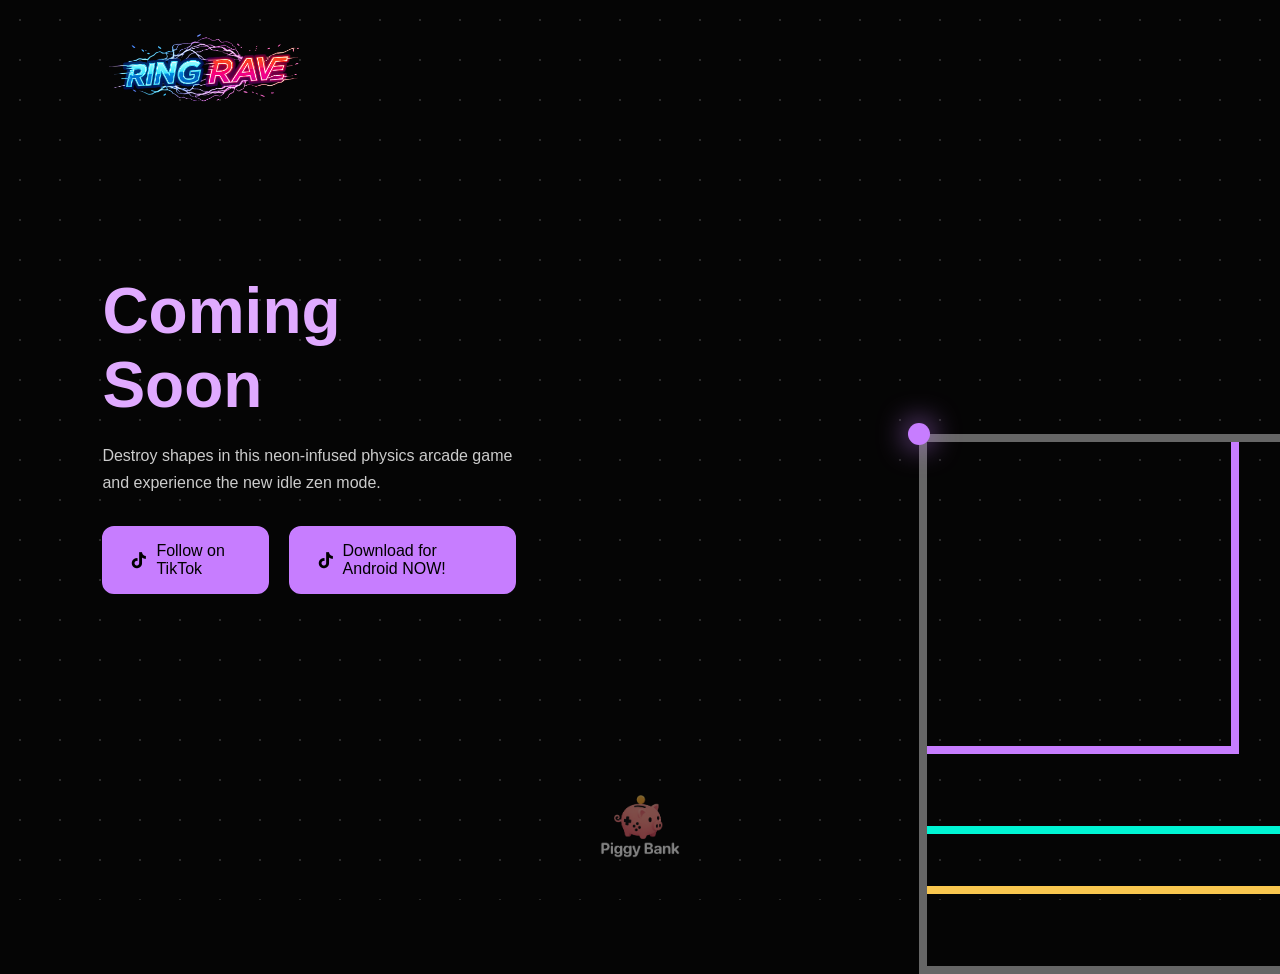
==== index.html @ b20992ca "Update index.html" ====
<!DOCTYPE html>
<html lang="en">
<head>
  <meta charset="UTF-8">
  <meta name="viewport" content="width=device-width, initial-scale=1.0">
  <title>Ring Rave | Neon Arcade</title>
  <link rel="stylesheet" href="https://cdnjs.cloudflare.com/ajax/libs/font-awesome/6.0.0/css/all.min.css">
  <link rel="stylesheet" href="style.css">
  <script defer src="script.js"></script>
</head>
<body>
  <div class="stars"> </div>

  <header class="hero">
    <nav>
      <div class="logo">
        <img src="assets/ringrave_final_logo.png" alt="Ring Rave" style="width: 200px;">
      </div>
    </nav>

    <div class="hero-content">
      <div class="hero-text">
        <h1>Coming Soon</h1>
        <p>
          Destroy shapes in this neon-infused physics arcade game and experience the new idle zen mode.
        </p>

        <div class="hero-buttons">
          <a href="https://www.tiktok.com/@piggy.bank.hq" class="btn primary" target="_blank">
            <i class="fa-brands fa-tiktok"></i> Follow on TikTok
          </a>
          <a href="https://play.google.com/store/apps/details?id=com.piggybank.ringrave&utm_source=emea_Med" class="btn primary" target="_blank">
            <i class="fa-brands fa-tiktok"></i> Download for Android NOW!
          </a>
          
        </div>
      </div>

      <div id="visual-container" class="hero-visual">
        <div class="ring ring1"></div>
        <div class="ring ring2"></div>
        <div class="ring ring3"></div>
        <div class="ring ring4"></div>
        <div class="core"></div>
      </div>
    </div>
  </header>

  <footer>
    <div class="company-footer">
      <img src="assets/piggybank_logo.png" style="opacity: 0.5;" width="80px" alt="Company Logo" class="tiny-logo">
    </div>
  </footer>
</body>
</html>
---- style.css ----
/* RESET & BASE STYLES */
*{
  margin: 0;
  padding: 0;
  box-sizing: border-box;
}

body{
  font-family: Arial, Helvetica, sans-serif;
  background: #050505;
  color: white;
  overflow-x: hidden;
}

.stars{
  position: fixed;
  inset: 0;
  background-image: radial-gradient(white 1px, transparent 1px);
  background-size: 40px 40px;
  opacity: 0.15;
  z-index: -2;
}

/* NAVIGATION */
nav{
  display: flex;
  justify-content: space-between;
  align-items: center;
  padding: 30px 8%;
}

.logo{
  color: #c77dff;
  font-size: 1.8rem;
  font-weight: bold;
  letter-spacing: 3px;
}

nav a{
  color: white;
  text-decoration: none;
  transition: 0.3s;
}

nav a:hover{
  color: #c77dff;
}

/* HERO SECTION */
.hero{
  min-height: 85vh;
}

.hero-content{
  display: grid;
  grid-template-columns: 1fr 1fr;
  align-items: center;
  padding: 40px 8%;
  gap: 40px;
}

.hero-text{
  position: relative;
  width:80%;
  z-index: 10; /* Keeps text above rings */
}

.hero-text h1{
  font-size: 4rem;
  margin-bottom: 20px;
  color: #e0aaff;
}

.hero-text p{
  color: #cccccc;
  line-height: 1.7;
  max-width: 520px;
  margin-bottom: 30px;
}

.hero-buttons{
  display: flex;
  gap: 20px;
}

.btn{
  padding: 14px 28px;
  border-radius: 12px;
  text-decoration: none;
  border: 2px solid #c77dff;
  transition: 0.3s;
  display: inline-flex;
  align-items: center;
  gap: 10px;
}

.primary{
  background: #c77dff;
  color: black;
}

.btn:hover{
  transform: translateY(-4px);
  box-shadow: 0 0 20px #c77dff;
}

/* VISUAL ASSEMBLY (RINGS & CORE) */
.hero-visual{
  position: relative;
  width: 500px;
  height: 500px;
  margin: auto;
  z-index: 1; 
  display: flex;
  justify-content: center;
  align-items: center;
  pointer-events: none;
}

.ring{
  position: absolute;
  top: 50%;
  left: 50%;
  border: 8px solid;
  animation: spin 12s linear infinite;
  transform-origin: center;
}

.ring1{ width: 320px; height: 320px; border-color: #c77dff; }
.ring2{ width: 400px; height: 400px; border-color: #00f5d4; animation-duration: 18s; }
.ring3{ width: 460px; height: 460px; border-color: #f9c74f; animation-duration: 22s; }
.ring4{ width: 540px; height: 540px; border-color: #666; animation-duration: 30s; }
 
.core{
  position: absolute;
  width: 22px;
  height: 22px;
  background: #c77dff;
  border-radius: 50%; 
  top: 50%;
  left: 50%;
  transform: translate(-50%, -50%);
  box-shadow: 0 0 30px #c77dff;
  z-index: 5;
}

/* ANIMATIONS */
@keyframes spin{
  from{
    transform: translate(-50%, -50%) rotate(0deg);
  }
  to{
    transform: translate(-50%, -50%) rotate(360deg);
  }
}

/* FOOTER */
footer{
  padding: 30px;
  text-align: center;
  color: #777;
}

/* MOBILE RESPONSIVENESS */
@media(max-width:900px){
  .hero-content{
    grid-template-columns: 1fr;
  }

  .hero-text{
    text-align: center;
    order: 1;
    width: 80%;
  }

  .hero-visual{
    order: 2;
    width: 100vw; 
    height: 100vw;
    max-height: 400px;
    margin-top: 20px;
    opacity: 0.6;
  }

  .ring1{ width: 50vw; height: 50vw; border-width: 4px; }
  .ring2{ width: 65vw; height: 65vw; border-width: 4px; }
  .ring3{ width: 80vw; height: 80vw; border-width: 4px; }
  .ring4{ width: 95vw; height: 95vw; border-width: 2px; }
  
  .core {
    width: 14px;
    height: 14px;
  }
}

/* FEEDBACK FORM STYLES */
.feedback-container {
  width: 100%;
  max-width: 550px;
}

.feedback-form {
  margin-top: 25px;
  display: flex;
  flex-direction: column;
  gap: 20px;
}

.form-group {
  display: flex;
  flex-direction: column;
  gap: 8px;
  text-align: left;
}

.form-group label {
  color: #e0aaff;
  font-size: 0.9rem;
  letter-spacing: 1px;
  text-transform: uppercase;
}

.form-group input[type="text"],
.form-group textarea {
  width: 100%;
  padding: 12px 16px;
  background: rgba(255, 255, 255, 0.03);
  border: 1px solid rgba(199, 125, 255, 0.3);
  border-radius: 8px;
  color: white;
  font-family: Arial, sans-serif;
  font-size: 1rem;
  transition: 0.3s;
}

.form-group input[type="text"]:focus,
.form-group textarea:focus {
  outline: none;
  border-color: #c77dff;
  box-shadow: 0 0 10px rgba(199, 125, 255, 0.2);
  background: rgba(255, 255, 255, 0.07);
}

/* Specific styling for the mandatory read-only subject */
.form-group input[readonly] {
  background: rgba(199, 125, 255, 0.1);
  border-color: rgba(199, 125, 255, 0.5);
  color: #e0aaff;
  cursor: not-allowed;
}

/* Custom file upload styling */
.form-group input[type="file"] {
  display: none; /* Hide standard ugly file picker */
}

.file-label {
  display: inline-flex;
  align-items: center;
  gap: 10px;
  padding: 12px 16px;
  background: rgba(0, 245, 212, 0.05);
  border: 1px dashed #00f5d4 !important;
  color: #00f5d4 !important;
  border-radius: 8px;
  cursor: pointer;
  transition: 0.3s;
  text-transform: none !important;
  font-size: 1rem !important;
}

.file-label:hover {
  background: rgba(0, 245, 212, 0.15);
  box-shadow: 0 0 10px rgba(0, 245, 212, 0.2);
}

.submit-btn {
  font-size: 1rem;
  cursor: pointer;
  font-weight: bold;
  justify-content: center;
  margin-top: 10px;
}

/* Mobile adjust fix */
@media(max-width: 900px) {
  .feedback-container {
    width: 100% !important;
    margin: 0 auto;
  }
}
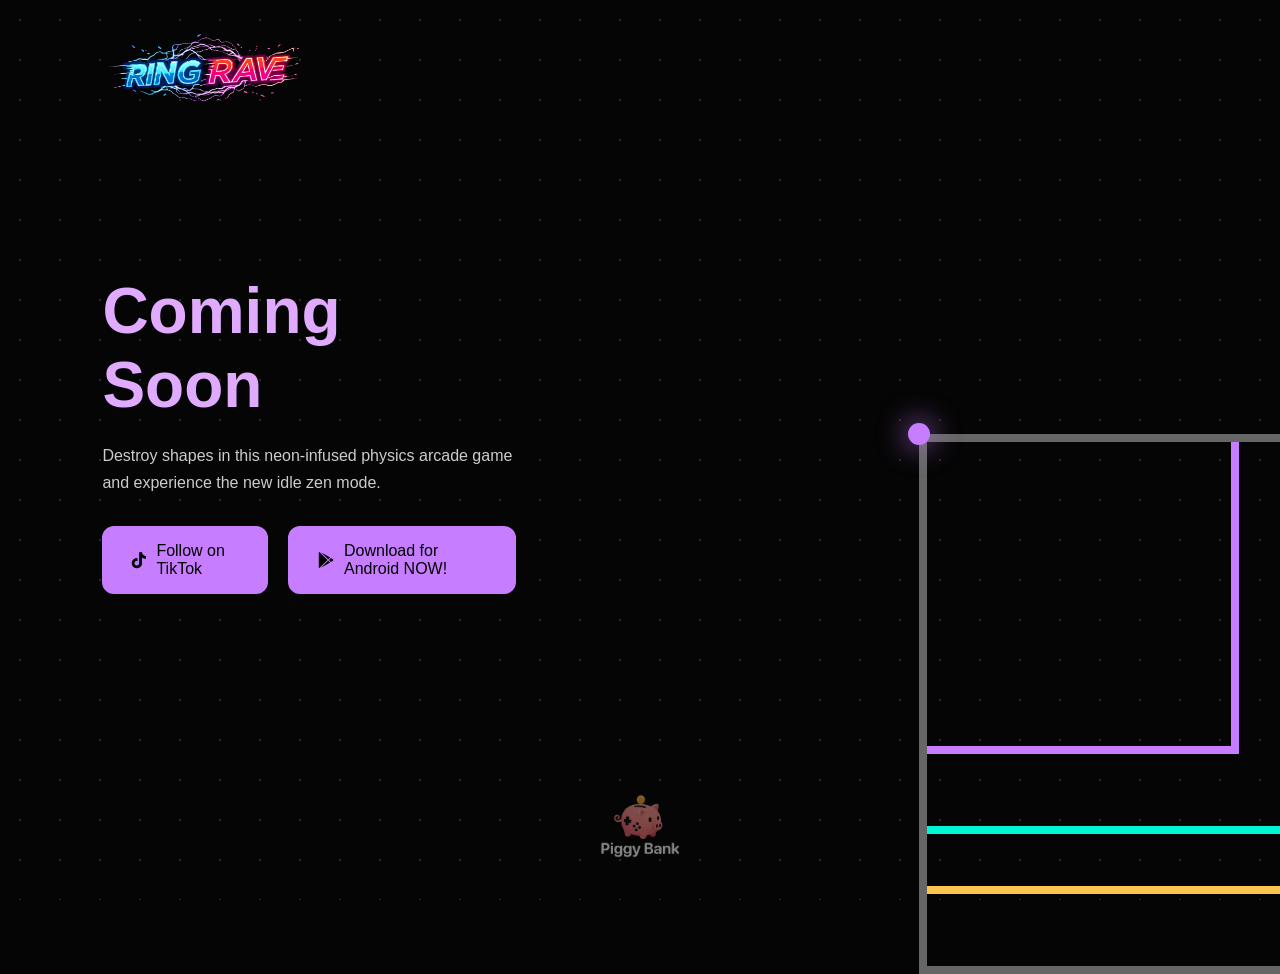
==== commit cc4889e6: "Update index.html" ====
--- a/index.html
+++ b/index.html
@@ -30,7 +30,7 @@
             <i class="fa-brands fa-tiktok"></i> Follow on TikTok
           </a>
           <a href="https://play.google.com/store/apps/details?id=com.piggybank.ringrave&utm_source=emea_Med" class="btn primary" target="_blank">
-            <i class="fa-brands fa-tiktok"></i> Download for Android NOW!
+            <i class="fa-brands fa-google-play"></i> Download for Android NOW!
           </a>
           
         </div>
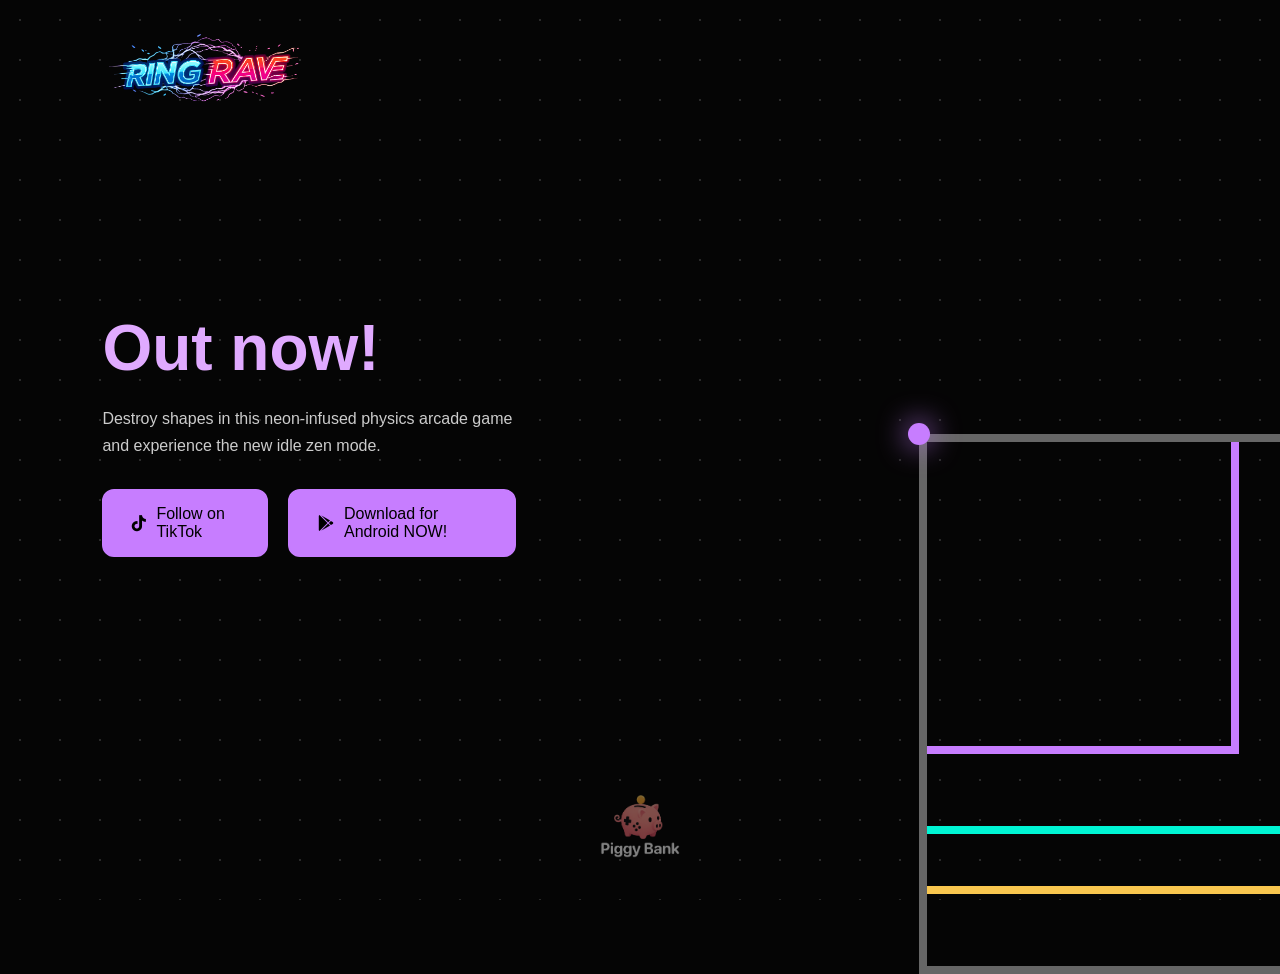
==== commit bb8da26b: "Update index.html" ====
--- a/index.html
+++ b/index.html
@@ -20,7 +20,7 @@
 
     <div class="hero-content">
       <div class="hero-text">
-        <h1>Coming Soon</h1>
+        <h1>Out now!</h1>
         <p>
           Destroy shapes in this neon-infused physics arcade game and experience the new idle zen mode.
         </p>
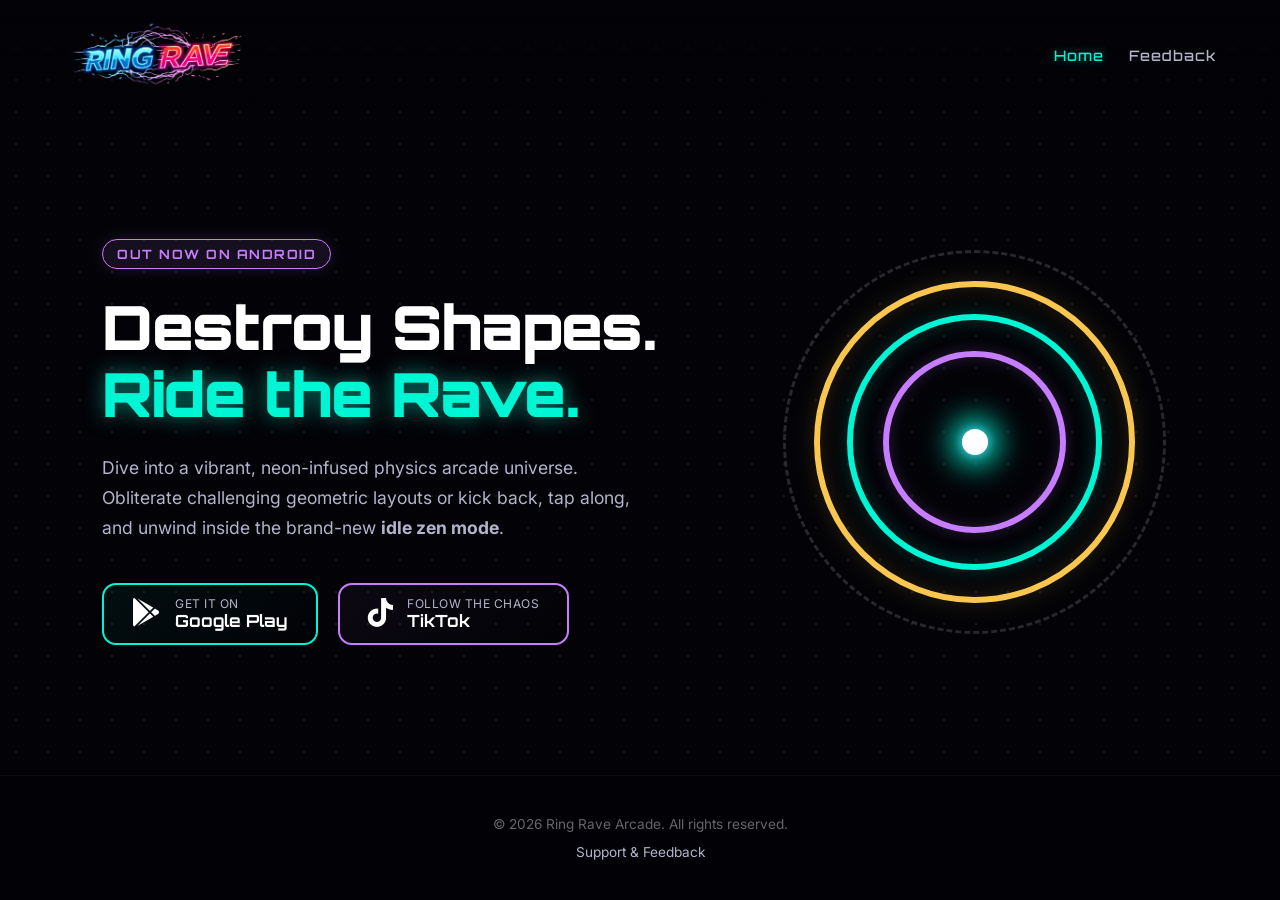
==== commit fc0429dc: "Website redesign" ====
--- a/index.html
+++ b/index.html
@@ -3,53 +3,95 @@
 <head>
   <meta charset="UTF-8">
   <meta name="viewport" content="width=device-width, initial-scale=1.0">
-  <title>Ring Rave | Neon Arcade</title>
+  
+  <!-- SEO Meta Tags -->
+  <title>Ring Rave | Neon Physics Arcade & Idle Zen Game</title>
+  <meta name="description" content="Destroy shapes in Ring Rave, a fast-paced neon-infused physics arcade game. Experience high-energy action or unwind in the relaxing idle zen mode. Download for Android now!">
+  <meta name="keywords" content="Ring Rave, rhythm game, neon arcade, physics game, idle zen mode, mobile game, android game, casual game">
+  <link rel="canonical" href="https://piggybank.github.io/">
+
+  <!-- Open Graph / Facebook -->
+  <meta property="og:type" content="website">
+  <meta property="og:url" content="https://piggybank.github.io/">
+  <meta property="og:title" content="Ring Rave | Neon Physics Arcade & Idle Zen Game">
+  <meta property="og:description" content="Destroy shapes in Ring Rave, a fast-paced neon-infused physics arcade game. Try the new idle zen mode today!">
+  <meta property="og:image" content="assets/ringrave_final_logo.png">
+
+  <!-- Twitter -->
+  <meta property="twitter:card" content="summary_large_image">
+  <meta property="twitter:url" content="https://piggybank.github.io/">
+  <meta property="twitter:title" content="Ring Rave | Neon Physics Arcade & Idle Zen Game">
+  <meta property="twitter:description" content="Destroy shapes in Ring Rave, a fast-paced neon-infused physics arcade game. Try the new idle zen mode today!">
+  <meta property="twitter:image" content="assets/ringrave_final_logo.png">
+
+  <!-- Fonts & Icons -->
+  <link rel="preconnect" href="https://fonts.googleapis.com">
+  <link rel="preconnect" href="https://fonts.gstatic.com" crossorigin>
+  <link href="https://fonts.googleapis.com/css2?family=Inter:wght@300;400;600&family=Orbitron:wght@500;700;900&display=swap" rel="stylesheet">
   <link rel="stylesheet" href="https://cdnjs.cloudflare.com/ajax/libs/font-awesome/6.0.0/css/all.min.css">
+  
   <link rel="stylesheet" href="style.css">
   <script defer src="script.js"></script>
 </head>
 <body>
-  <div class="stars"> </div>
+  <div class="stars"></div>
 
-  <header class="hero">
-    <nav>
-      <div class="logo">
-        <img src="assets/ringrave_final_logo.png" alt="Ring Rave" style="width: 200px;">
+  <!-- Modern Header Nav -->
+  <nav class="navbar">
+    <div class="logo-container">
+      <img src="assets/ringrave_final_logo.png" alt="Ring Rave Main Logo" class="main-logo">
+    </div>
+    <div class="nav-links">
+      <a href="index.html" class="active">Home</a>
+      <a href="feedback.html">Feedback</a>
+    </div>
+  </nav>
+
+  <!-- Hero Container -->
+  <main class="hero-container">
+    <section class="hero-text">
+      <span class="badge">Out Now On Android</span>
+      <h1>Destroy Shapes.<br><span class="neon-text">Ride the Rave.</span></h1>
+      <p>
+        Dive into a vibrant, neon-infused physics arcade universe. Obliterate challenging geometric layouts or kick back, tap along, and unwind inside the brand-new <strong>idle zen mode</strong>.
+      </p>
+
+      <div class="hero-buttons">
+        <a href="https://play.google.com/store/apps/details?id=com.piggybank.ringrave&utm_source=emea_Med" class="btn btn-google" target="_blank" rel="noopener">
+          <i class="fa-brands fa-google-play"></i>
+          <span>
+            <small>Get it on</small>
+            <strong>Google Play</strong>
+          </span>
+        </a>
+        <a href="https://www.tiktok.com/@piggy.bank.hq" class="btn btn-tiktok" target="_blank" rel="noopener">
+          <i class="fa-brands fa-tiktok"></i>
+          <span>
+            <small>Follow the chaos</small>
+            <strong>TikTok</strong>
+          </span>
+        </a>
       </div>
-    </nav>
+    </section>
 
-    <div class="hero-content">
-      <div class="hero-text">
-        <h1>Out now!</h1>
-        <p>
-          Destroy shapes in this neon-infused physics arcade game and experience the new idle zen mode.
-        </p>
-
-        <div class="hero-buttons">
-          <a href="https://www.tiktok.com/@piggy.bank.hq" class="btn primary" target="_blank">
-            <i class="fa-brands fa-tiktok"></i> Follow on TikTok
-          </a>
-          <a href="https://play.google.com/store/apps/details?id=com.piggybank.ringrave&utm_source=emea_Med" class="btn primary" target="_blank">
-            <i class="fa-brands fa-google-play"></i> Download for Android NOW!
-          </a>
-          
-        </div>
-      </div>
-
-      <div id="visual-container" class="hero-visual">
+    <!-- Visual Rotating Component -->
+    <section class="hero-visual" aria-hidden="true">
+      <div class="ring-system">
         <div class="ring ring1"></div>
         <div class="ring ring2"></div>
         <div class="ring ring3"></div>
         <div class="ring ring4"></div>
         <div class="core"></div>
       </div>
-    </div>
-  </header>
+    </section>
+  </main>
 
+  <!-- Refined Footer -->
   <footer>
-    <div class="company-footer">
-      <img src="assets/piggybank_logo.png" style="opacity: 0.5;" width="80px" alt="Company Logo" class="tiny-logo">
+    <p>&copy; 2026 Ring Rave Arcade. All rights reserved.</p>
+    <div class="footer-links">
+      <a href="feedback.html">Support &amp; Feedback</a>
     </div>
   </footer>
 </body>
-</html>+</html>
--- a/style.css
+++ b/style.css
@@ -1,199 +1,385 @@
-/* RESET & BASE STYLES */
-*{
+/* RESET & VARIABLE DEFINITIONS */
+* {
   margin: 0;
   padding: 0;
   box-sizing: border-box;
 }
 
-body{
-  font-family: Arial, Helvetica, sans-serif;
-  background: #050505;
-  color: white;
+:root {
+  --bg-color: #030307;
+  --text-primary: #ffffff;
+  --text-secondary: #b3b3cc;
+  --neon-purple: #c77dff;
+  --neon-cyan: #00f5d4;
+  --neon-yellow: #f9c74f;
+  --neon-dark: #221929;
+  --font-heading: 'Orbitron', sans-serif;
+  --font-body: 'Inter', sans-serif;
+}
+
+body {
+  font-family: var(--font-body);
+  background-color: var(--bg-color);
+  color: var(--text-primary);
   overflow-x: hidden;
-}
-
-.stars{
+  min-height: 100vh;
+  display: flex;
+  flex-direction: column;
+}
+
+/* BACKGROUND MATRIX EFFECTS */
+.stars {
   position: fixed;
   inset: 0;
-  background-image: radial-gradient(white 1px, transparent 1px);
-  background-size: 40px 40px;
-  opacity: 0.15;
-  z-index: -2;
-}
-
-/* NAVIGATION */
-nav{
+  background-image: radial-gradient(rgba(255, 255, 255, 0.15) 1px, transparent 1px);
+  background-size: 32px 32px;
+  opacity: 0.6;
+  z-index: -1;
+  pointer-events: none;
+}
+
+/* NAVIGATION BAR */
+.navbar {
   display: flex;
   justify-content: space-between;
   align-items: center;
-  padding: 30px 8%;
-}
-
-.logo{
-  color: #c77dff;
-  font-size: 1.8rem;
-  font-weight: bold;
-  letter-spacing: 3px;
-}
-
-nav a{
-  color: white;
+  padding: 20px 5%;
+  background: linear-gradient(to bottom, rgba(3, 3, 7, 0.9), transparent);
+  z-index: 100;
+}
+
+.main-logo {
+  width: 100%;
+  max-width: 180px;
+  height: auto;
+  display: block;
+}
+
+.nav-links {
+  display: flex;
+  gap: 25px;
+}
+
+.nav-links a {
+  color: var(--text-secondary);
   text-decoration: none;
-  transition: 0.3s;
-}
-
-nav a:hover{
-  color: #c77dff;
-}
-
-/* HERO SECTION */
-.hero{
-  min-height: 85vh;
-}
-
-.hero-content{
+  font-family: var(--font-heading);
+  font-size: 0.9rem;
+  letter-spacing: 1px;
+  font-weight: 500;
+  transition: color 0.3s ease;
+}
+
+.nav-links a:hover, 
+.nav-links a.active {
+  color: var(--neon-cyan);
+  text-shadow: 0 0 10px rgba(0, 245, 212, 0.4);
+}
+
+/* HERO CONTAINER LAYOUT */
+.hero-container {
+  flex: 1;
   display: grid;
-  grid-template-columns: 1fr 1fr;
+  grid-template-columns: 1.2fr 0.8fr;
   align-items: center;
   padding: 40px 8%;
-  gap: 40px;
-}
-
-.hero-text{
-  position: relative;
-  width:80%;
-  z-index: 10; /* Keeps text above rings */
-}
-
-.hero-text h1{
-  font-size: 4rem;
-  margin-bottom: 20px;
-  color: #e0aaff;
-}
-
-.hero-text p{
-  color: #cccccc;
+  gap: 60px;
+  max-width: 1400px;
+  margin: 0 auto;
+  width: 100%;
+}
+
+/* HERO TEXT CONTENT */
+.hero-text {
+  z-index: 10;
+}
+
+.badge {
+  display: inline-block;
+  padding: 6px 14px;
+  background: rgba(199, 125, 255, 0.1);
+  border: 1px solid var(--neon-purple);
+  color: var(--neon-purple);
+  border-radius: 20px;
+  font-family: var(--font-heading);
+  font-size: 0.8rem;
+  font-weight: 700;
+  text-transform: uppercase;
+  letter-spacing: 1.5px;
+  margin-bottom: 25px;
+  box-shadow: 0 0 15px rgba(199, 125, 255, 0.15);
+}
+
+.hero-text h1 {
+  font-family: var(--font-heading);
+  font-size: 3.8rem;
+  font-weight: 900;
+  line-height: 1.1;
+  margin-bottom: 25px;
+  letter-spacing: -1px;
+}
+
+.neon-text {
+  color: var(--neon-cyan);
+  text-shadow: 0 0 20px rgba(0, 245, 212, 0.5);
+}
+
+.hero-text p {
+  color: var(--text-secondary);
+  font-size: 1.1rem;
   line-height: 1.7;
-  max-width: 520px;
-  margin-bottom: 30px;
-}
-
-.hero-buttons{
-  display: flex;
+  max-width: 540px;
+  margin-bottom: 40px;
+}
+
+/* APP APP STORE / SOCIAL BUTTONS */
+.hero-buttons {
+  display: flex;
+  flex-wrap: wrap;
   gap: 20px;
 }
 
-.btn{
-  padding: 14px 28px;
-  border-radius: 12px;
-  text-decoration: none;
-  border: 2px solid #c77dff;
-  transition: 0.3s;
+.btn {
   display: inline-flex;
   align-items: center;
-  gap: 10px;
-}
-
-.primary{
-  background: #c77dff;
-  color: black;
-}
-
-.btn:hover{
-  transform: translateY(-4px);
-  box-shadow: 0 0 20px #c77dff;
-}
-
-/* VISUAL ASSEMBLY (RINGS & CORE) */
-.hero-visual{
-  position: relative;
-  width: 500px;
-  height: 500px;
-  margin: auto;
-  z-index: 1; 
+  gap: 14px;
+  padding: 12px 28px;
+  border-radius: 14px;
+  text-decoration: none;
+  color: var(--text-primary);
+  font-family: var(--font-body);
+  transition: all 0.3s cubic-bezier(0.25, 0.8, 0.25, 1);
+  background: rgba(255, 255, 255, 0.03);
+  border: 2px solid rgba(255, 255, 255, 0.1);
+}
+
+.btn i {
+  font-size: 1.8rem;
+}
+
+.btn span {
+  display: flex;
+  flex-direction: column;
+  align-items: flex-start;
+  line-height: 1.2;
+}
+
+.btn small {
+  font-size: 0.75rem;
+  color: var(--text-secondary);
+  text-transform: uppercase;
+  letter-spacing: 0.5px;
+}
+
+.btn strong {
+  font-size: 1.05rem;
+  font-family: var(--font-heading);
+}
+
+/* Custom Interactive Brand States */
+.btn-google {
+  border-color: var(--neon-cyan);
+  background: linear-gradient(135deg, rgba(0, 245, 212, 0.05), transparent);
+}
+
+.btn-google:hover {
+  background: var(--neon-cyan);
+  color: var(--bg-color);
+  box-shadow: 0 0 25px rgba(0, 245, 212, 0.4);
+  transform: translateY(-3px);
+}
+
+.btn-google:hover small {
+  color: rgba(3, 3, 7, 0.8);
+}
+
+.btn-tiktok {
+  border-color: var(--neon-purple);
+  background: linear-gradient(135deg, rgba(199, 125, 255, 0.05), transparent);
+}
+
+.btn-tiktok:hover {
+  background: var(--neon-purple);
+  color: var(--bg-color);
+  box-shadow: 0 0 25px rgba(199, 125, 255, 0.4);
+  transform: translateY(-3px);
+}
+
+.btn-tiktok:hover small {
+  color: rgba(3, 3, 7, 0.8);
+}
+
+/* RESPONSIVE ROTATING NEON RING SYSTEM */
+.hero-visual {
   display: flex;
   justify-content: center;
   align-items: center;
-  pointer-events: none;
-}
-
-.ring{
+  width: 100%;
+  position: relative;
+  aspect-ratio: 1 / 1;
+}
+
+.ring-system {
+  position: relative;
+  width: 90%;
+  height: 90%;
+  max-width: 480px;
+  max-height: 480px;
+  display: flex;
+  justify-content: center;
+  align-items: center;
+}
+
+.ring {
   position: absolute;
-  top: 50%;
-  left: 50%;
-  border: 8px solid;
-  animation: spin 12s linear infinite;
-  transform-origin: center;
-}
-
-.ring1{ width: 320px; height: 320px; border-color: #c77dff; }
-.ring2{ width: 400px; height: 400px; border-color: #00f5d4; animation-duration: 18s; }
-.ring3{ width: 460px; height: 460px; border-color: #f9c74f; animation-duration: 22s; }
-.ring4{ width: 540px; height: 540px; border-color: #666; animation-duration: 30s; }
- 
-.core{
+  border: 6px solid transparent;
+  border-radius: 50%;
+  animation: spin 15s linear infinite;
+}
+
+.ring1 {
+  width: 50%;
+  height: 50%;
+  border-color: var(--neon-purple);
+  box-shadow: 0 0 15px rgba(199, 125, 255, 0.2), inset 0 0 15px rgba(199, 125, 255, 0.2);
+  animation-duration: 8s;
+}
+
+.ring2 {
+  width: 70%;
+  height: 70%;
+  border-color: var(--neon-cyan);
+  box-shadow: 0 0 20px rgba(0, 245, 212, 0.2), inset 0 0 20px rgba(0, 245, 212, 0.2);
+  animation-duration: 14s;
+  animation-direction: reverse;
+}
+
+.ring3 {
+  width: 88%;
+  height: 88%;
+  border-color: var(--neon-yellow);
+  box-shadow: 0 0 25px rgba(249, 199, 79, 0.15), inset 0 0 25px rgba(249, 199, 79, 0.15);
+  animation-duration: 20s;
+}
+
+.ring4 {
+  width: 105%;
+  height: 105%;
+  border: 3px dashed rgba(255, 255, 255, 0.15);
+  animation-duration: 40s;
+  animation-direction: reverse;
+}
+
+.core {
   position: absolute;
-  width: 22px;
-  height: 22px;
-  background: #c77dff;
-  border-radius: 50%; 
-  top: 50%;
-  left: 50%;
-  transform: translate(-50%, -50%);
-  box-shadow: 0 0 30px #c77dff;
+  width: 26px;
+  height: 26px;
+  background-color: #ffffff;
+  border-radius: 50%;
+  box-shadow: 0 0 30px 10px var(--neon-cyan), 0 0 10px var(--neon-purple);
   z-index: 5;
 }
 
-/* ANIMATIONS */
-@keyframes spin{
-  from{
-    transform: translate(-50%, -50%) rotate(0deg);
-  }
-  to{
-    transform: translate(-50%, -50%) rotate(360deg);
-  }
-}
-
-/* FOOTER */
-footer{
-  padding: 30px;
+@keyframes spin {
+  from { transform: rotate(0deg); }
+  to { transform: rotate(360deg); }
+}
+
+/* FOOTER SETUP */
+footer {
+  padding: 40px 5%;
   text-align: center;
-  color: #777;
-}
-
-/* MOBILE RESPONSIVENESS */
-@media(max-width:900px){
-  .hero-content{
+  background: rgba(3, 3, 7, 0.6);
+  border-top: 1px solid rgba(255, 255, 255, 0.03);
+  font-size: 0.85rem;
+  color: rgba(255, 255, 255, 0.4);
+}
+
+.footer-links {
+  margin-top: 12px;
+}
+
+.footer-links a {
+  color: var(--text-secondary);
+  text-decoration: none;
+  transition: color 0.2s ease;
+}
+
+.footer-links a:hover {
+  color: var(--neon-purple);
+}
+
+/* --- ADAPTIVE RESPONSIVE MEDIA QUERIES --- */
+
+@media (max-width: 1024px) {
+  .hero-text h1 {
+    font-size: 3rem;
+  }
+  .hero-container {
+    gap: 30px;
+    padding: 40px 5%;
+  }
+}
+
+@media (max-width: 850px) {
+  .hero-container {
     grid-template-columns: 1fr;
-  }
-
-  .hero-text{
     text-align: center;
+    padding-top: 20px;
+    gap: 50px;
+  }
+
+  .hero-text {
+    display: flex;
+    flex-direction: column;
+    align-items: center;
     order: 1;
-    width: 80%;
-  }
-
-  .hero-visual{
+  }
+
+  .hero-text p {
+    margin: 0 auto 30px auto;
+  }
+
+  .hero-buttons {
+    justify-content: center;
+  }
+
+  .hero-visual {
     order: 2;
-    width: 100vw; 
-    height: 100vw;
-    max-height: 400px;
-    margin-top: 20px;
-    opacity: 0.6;
-  }
-
-  .ring1{ width: 50vw; height: 50vw; border-width: 4px; }
-  .ring2{ width: 65vw; height: 65vw; border-width: 4px; }
-  .ring3{ width: 80vw; height: 80vw; border-width: 4px; }
-  .ring4{ width: 95vw; height: 95vw; border-width: 2px; }
+    max-width: 360px;
+    margin: 0 auto;
+  }
   
-  .core {
-    width: 14px;
-    height: 14px;
-  }
-}
-
-/* FEEDBACK FORM STYLES */
+  .ring-system {
+    width: 100%;
+    height: 100%;
+  }
+}
+
+@media (max-width: 480px) {
+  .navbar {
+    flex-direction: column;
+    gap: 15px;
+    padding: 20px;
+  }
+
+  .hero-text h1 {
+    font-size: 2.3rem;
+  }
+
+  .hero-buttons {
+    flex-direction: column;
+    width: 100%;
+    max-width: 290px;
+  }
+
+  .btn {
+    width: 100%;
+    justify-content: center;
+  }
+}
+
+/* FEEDBACK FORM COMPONENT REFINEMENT */
 .feedback-container {
   width: 100%;
   max-width: 550px;
@@ -214,8 +400,9 @@
 }
 
 .form-group label {
-  color: #e0aaff;
-  font-size: 0.9rem;
+  color: var(--neon-purple);
+  font-family: var(--font-heading);
+  font-size: 0.8rem;
   letter-spacing: 1px;
   text-transform: uppercase;
 }
@@ -223,69 +410,45 @@
 .form-group input[type="text"],
 .form-group textarea {
   width: 100%;
-  padding: 12px 16px;
-  background: rgba(255, 255, 255, 0.03);
-  border: 1px solid rgba(199, 125, 255, 0.3);
-  border-radius: 8px;
+  padding: 14px 18px;
+  background: rgba(255, 255, 255, 0.02);
+  border: 1px solid rgba(199, 125, 255, 0.2);
+  border-radius: 10px;
   color: white;
-  font-family: Arial, sans-serif;
+  font-family: var(--font-body);
   font-size: 1rem;
-  transition: 0.3s;
+  transition: all 0.3s ease;
 }
 
 .form-group input[type="text"]:focus,
 .form-group textarea:focus {
   outline: none;
-  border-color: #c77dff;
-  box-shadow: 0 0 10px rgba(199, 125, 255, 0.2);
-  background: rgba(255, 255, 255, 0.07);
-}
-
-/* Specific styling for the mandatory read-only subject */
+  border-color: var(--neon-cyan);
+  box-shadow: 0 0 15px rgba(0, 245, 212, 0.15);
+  background: rgba(255, 255, 255, 0.05);
+}
+
 .form-group input[readonly] {
-  background: rgba(199, 125, 255, 0.1);
-  border-color: rgba(199, 125, 255, 0.5);
-  color: #e0aaff;
+  background: rgba(199, 125, 255, 0.05);
+  border-color: rgba(199, 125, 255, 0.2);
+  color: var(--neon-purple);
   cursor: not-allowed;
 }
 
-/* Custom file upload styling */
-.form-group input[type="file"] {
-  display: none; /* Hide standard ugly file picker */
-}
-
-.file-label {
-  display: inline-flex;
-  align-items: center;
-  gap: 10px;
-  padding: 12px 16px;
-  background: rgba(0, 245, 212, 0.05);
-  border: 1px dashed #00f5d4 !important;
-  color: #00f5d4 !important;
-  border-radius: 8px;
+.submit-btn {
+  font-family: var(--font-heading);
+  font-size: 1rem;
+  font-weight: 700;
   cursor: pointer;
-  transition: 0.3s;
-  text-transform: none !important;
-  font-size: 1rem !important;
-}
-
-.file-label:hover {
-  background: rgba(0, 245, 212, 0.15);
-  box-shadow: 0 0 10px rgba(0, 245, 212, 0.2);
-}
-
-.submit-btn {
-  font-size: 1rem;
-  cursor: pointer;
-  font-weight: bold;
   justify-content: center;
-  margin-top: 10px;
-}
-
-/* Mobile adjust fix */
-@media(max-width: 900px) {
-  .feedback-container {
-    width: 100% !important;
-    margin: 0 auto;
-  }
-}+  background: linear-gradient(135deg, var(--neon-purple), #9d4edd);
+  border: none;
+  color: var(--bg-color) !important;
+  box-shadow: 0 0 20px rgba(199, 125, 255, 0.3);
+}
+
+.submit-btn:hover {
+  transform: translateY(-3px);
+  box-shadow: 0 0 30px rgba(199, 125, 255, 0.5);
+  background: var(--neon-purple);
+}
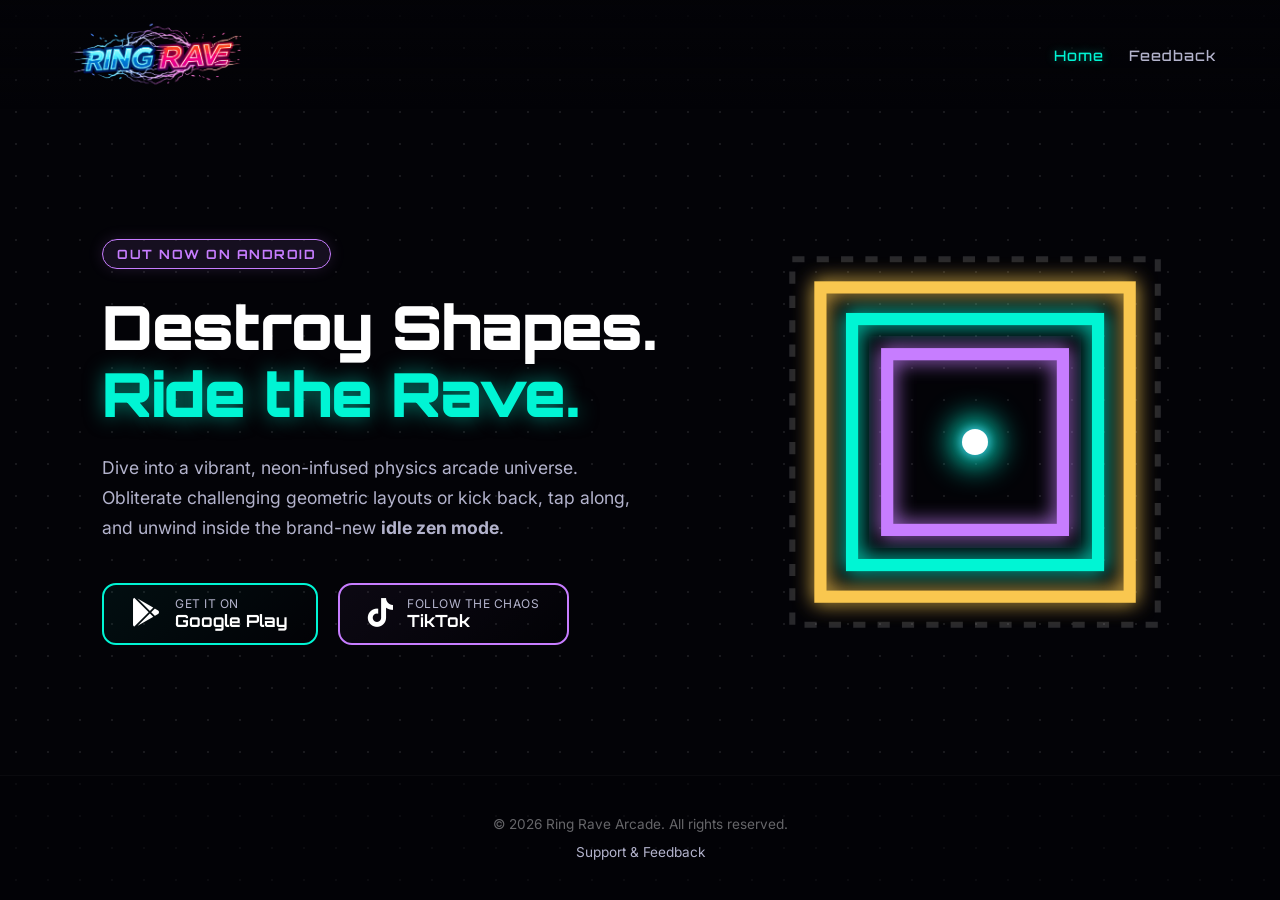
==== commit 8fc052d5: "Updated shapes" ====
--- a/index.html
+++ b/index.html
@@ -76,11 +76,8 @@
 
     <!-- Visual Rotating Component -->
     <section class="hero-visual" aria-hidden="true">
-      <div class="ring-system">
-        <div class="ring ring1"></div>
-        <div class="ring ring2"></div>
-        <div class="ring ring3"></div>
-        <div class="ring ring4"></div>
+      <div class="ring-system" id="dynamic-ring-system">
+        <!-- Will be dynamically generated via script.js -->
         <div class="core"></div>
       </div>
     </section>
--- a/style.css
+++ b/style.css
@@ -221,8 +221,8 @@
 
 .ring-system {
   position: relative;
-  width: 90%;
-  height: 90%;
+  width: 100%;
+  height: 100%;
   max-width: 480px;
   max-height: 480px;
   display: flex;
@@ -230,45 +230,21 @@
   align-items: center;
 }
 
-.ring {
+/* Dynamic Dynamic SVG shape element styling */
+.dynamic-ring {
   position: absolute;
-  border: 6px solid transparent;
-  border-radius: 50%;
-  animation: spin 15s linear infinite;
-}
-
-.ring1 {
-  width: 50%;
-  height: 50%;
-  border-color: var(--neon-purple);
-  box-shadow: 0 0 15px rgba(199, 125, 255, 0.2), inset 0 0 15px rgba(199, 125, 255, 0.2);
-  animation-duration: 8s;
-}
-
-.ring2 {
-  width: 70%;
-  height: 70%;
-  border-color: var(--neon-cyan);
-  box-shadow: 0 0 20px rgba(0, 245, 212, 0.2), inset 0 0 20px rgba(0, 245, 212, 0.2);
-  animation-duration: 14s;
-  animation-direction: reverse;
-}
-
-.ring3 {
-  width: 88%;
-  height: 88%;
-  border-color: var(--neon-yellow);
-  box-shadow: 0 0 25px rgba(249, 199, 79, 0.15), inset 0 0 25px rgba(249, 199, 79, 0.15);
-  animation-duration: 20s;
-}
-
-.ring4 {
-  width: 105%;
-  height: 105%;
-  border: 3px dashed rgba(255, 255, 255, 0.15);
-  animation-duration: 40s;
-  animation-direction: reverse;
-}
+  width: 100%;
+  height: 100%;
+  top: 0;
+  left: 0;
+  transform-origin: center center;
+  pointer-events: none;
+}
+
+.ring-layer1 { animation: spin 8s linear infinite; }
+.ring-layer2 { animation: spin 14s linear infinite reverse; }
+.ring-layer3 { animation: spin 20s linear infinite; }
+.ring-layer4 { animation: spin 40s linear infinite reverse; }
 
 .core {
   position: absolute;
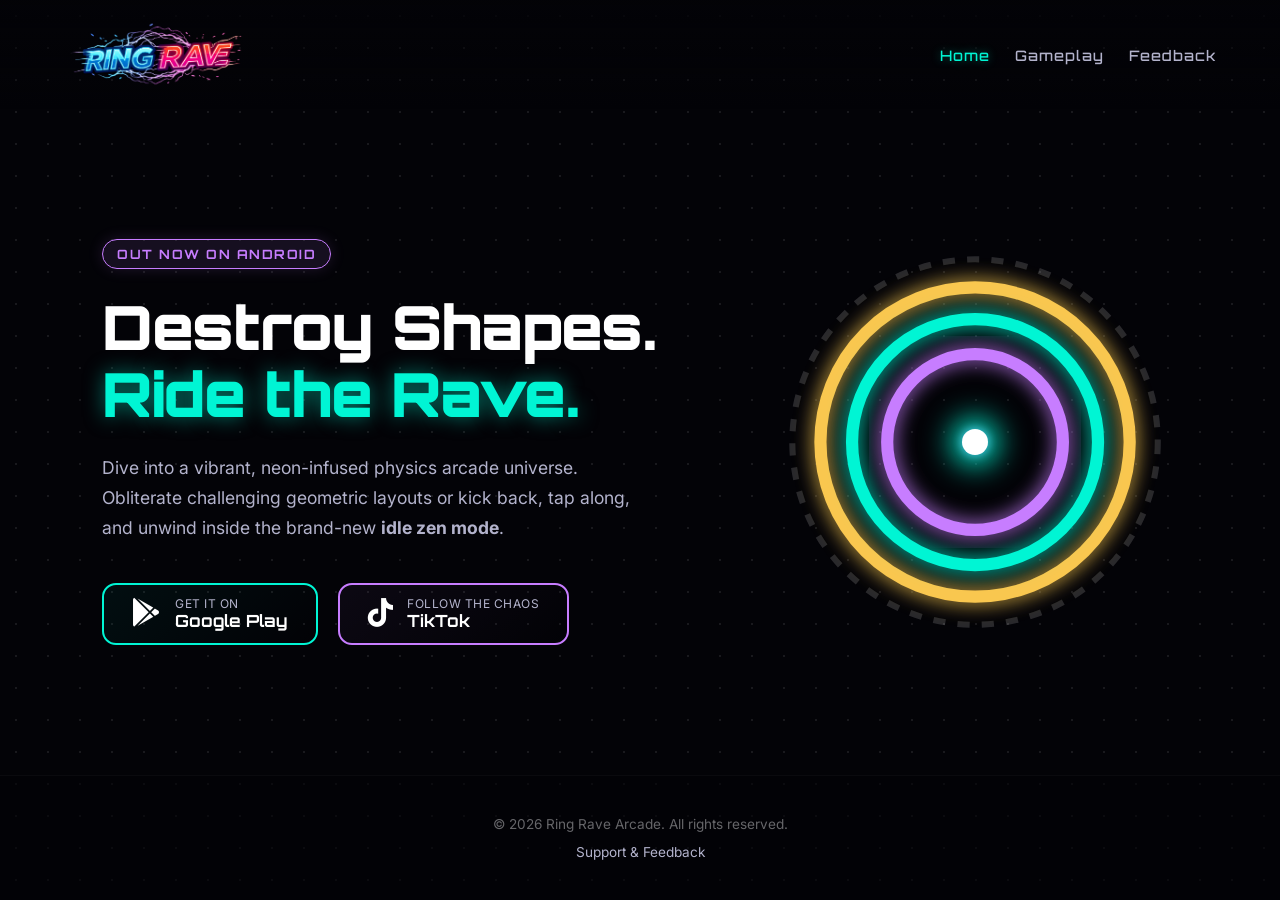
==== commit b514f405: "adding gameplay page" ====
--- a/index.html
+++ b/index.html
@@ -43,6 +43,7 @@
     </div>
     <div class="nav-links">
       <a href="index.html" class="active">Home</a>
+      <a href="gameplay.html">Gameplay</a>
       <a href="feedback.html">Feedback</a>
     </div>
   </nav>
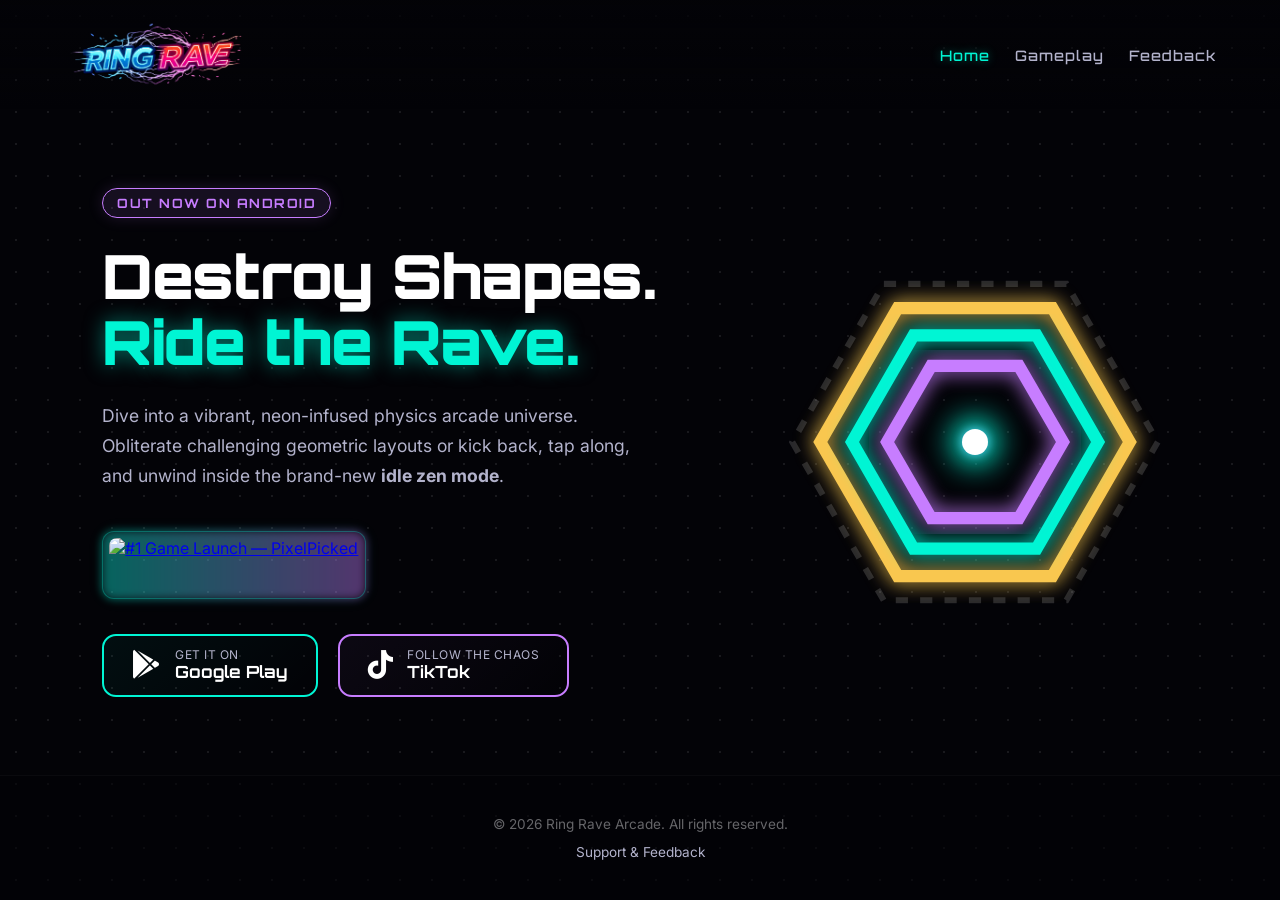
==== commit b0607ea8: "#1 pixel picked" ====
--- a/index.html
+++ b/index.html
@@ -57,6 +57,17 @@
         Dive into a vibrant, neon-infused physics arcade universe. Obliterate challenging geometric layouts or kick back, tap along, and unwind inside the brand-new <strong>idle zen mode</strong>.
       </p>
 
+
+      <!-- EMBEDDED PIXELPICKED RANK BADGE WITH ARCADE CARD CONTAINER -->
+      <div class="promo-badge-container">
+        <div class="promo-card">
+          <div class="promo-glow"></div>
+          <a href="https://pixelpicked.com/game/3UM4NjBqdIK/ring-rave-idle-arcade-action/" target="_blank" rel="noopener">
+            <img src="https://api.pixelpicked.com/api/badges/3UM4NjBqdIK/rank/1/live.png?week=July+Week+1" width="250" height="54" alt="#1 Game Launch — PixelPicked" />
+          </a>
+        </div>
+      </div>
+
       <div class="hero-buttons">
         <a href="https://play.google.com/store/apps/details?id=com.piggybank.ringrave&utm_source=emea_Med" class="btn btn-google" target="_blank" rel="noopener">
           <i class="fa-brands fa-google-play"></i>
@@ -65,7 +76,7 @@
             <strong>Google Play</strong>
           </span>
         </a>
-        <a href="https://www.tiktok.com/@piggy.bank.hq" class="btn btn-tiktok" target="_blank" rel="noopener">
+        <a href="https://www.tiktok.com/@ring.rave" class="btn btn-tiktok" target="_blank" rel="noopener">
           <i class="fa-brands fa-tiktok"></i>
           <span>
             <small>Follow the chaos</small>
--- a/style.css
+++ b/style.css
@@ -26,6 +26,78 @@
   display: flex;
   flex-direction: column;
 }
+
+
+/* ==========================================================================
+   UPGRADED ARCADE PROMO BADGE STYLING 
+   ========================================================================== */
+
+.promo-badge-container {
+  margin-bottom: 35px;
+  display: inline-block;
+  position: relative;
+}
+
+/* Card frame around the badge */
+.promo-card {
+  position: relative;
+  background: rgba(199, 125, 255, 0.03);
+  padding: 6px;
+  border-radius: 12px;
+  border: 1px solid rgba(0, 245, 212, 0.3);
+  box-shadow: 0 0 15px rgba(0, 245, 212, 0.1);
+  transition: all 0.4s cubic-bezier(0.25, 0.8, 0.25, 1);
+}
+
+/* Animated underlying glow layout layer */
+.promo-glow {
+  position: absolute;
+  inset: -1px;
+  border-radius: 12px;
+  background: linear-gradient(90deg, var(--neon-cyan), var(--neon-purple), var(--neon-cyan));
+  background-size: 200% auto;
+  z-index: -1;
+  opacity: 0.4;
+  filter: blur(4px);
+  animation: neonWave 4s linear infinite;
+  transition: opacity 0.4s ease;
+}
+
+.promo-card a {
+  display: block;
+  border-radius: 8px;
+  overflow: hidden;
+}
+
+.promo-card img {
+  display: block;
+  transition: transform 0.4s ease;
+}
+
+/* HOVER EFFECTS: Pop forward and amplify light stream */
+.promo-card:hover {
+  transform: translateY(-5px) scale(1.02);
+  border-color: var(--neon-cyan);
+  box-shadow: 0 10px 30px rgba(0, 245, 212, 0.3), 
+              0 0 20px rgba(199, 125, 255, 0.2);
+}
+
+.promo-card:hover .promo-glow {
+  opacity: 0.9;
+  filter: blur(8px);
+}
+
+.promo-card:hover img {
+  transform: scale(1.01);
+}
+
+/* Smooth color shifts running underneath */
+@keyframes neonWave {
+  0% { background-position: 0% 50%; }
+  50% { background-position: 100% 50%; }
+  100% { background-position: 0% 50%; }
+}
+
 
 /* BACKGROUND MATRIX EFFECTS */
 .stars {
